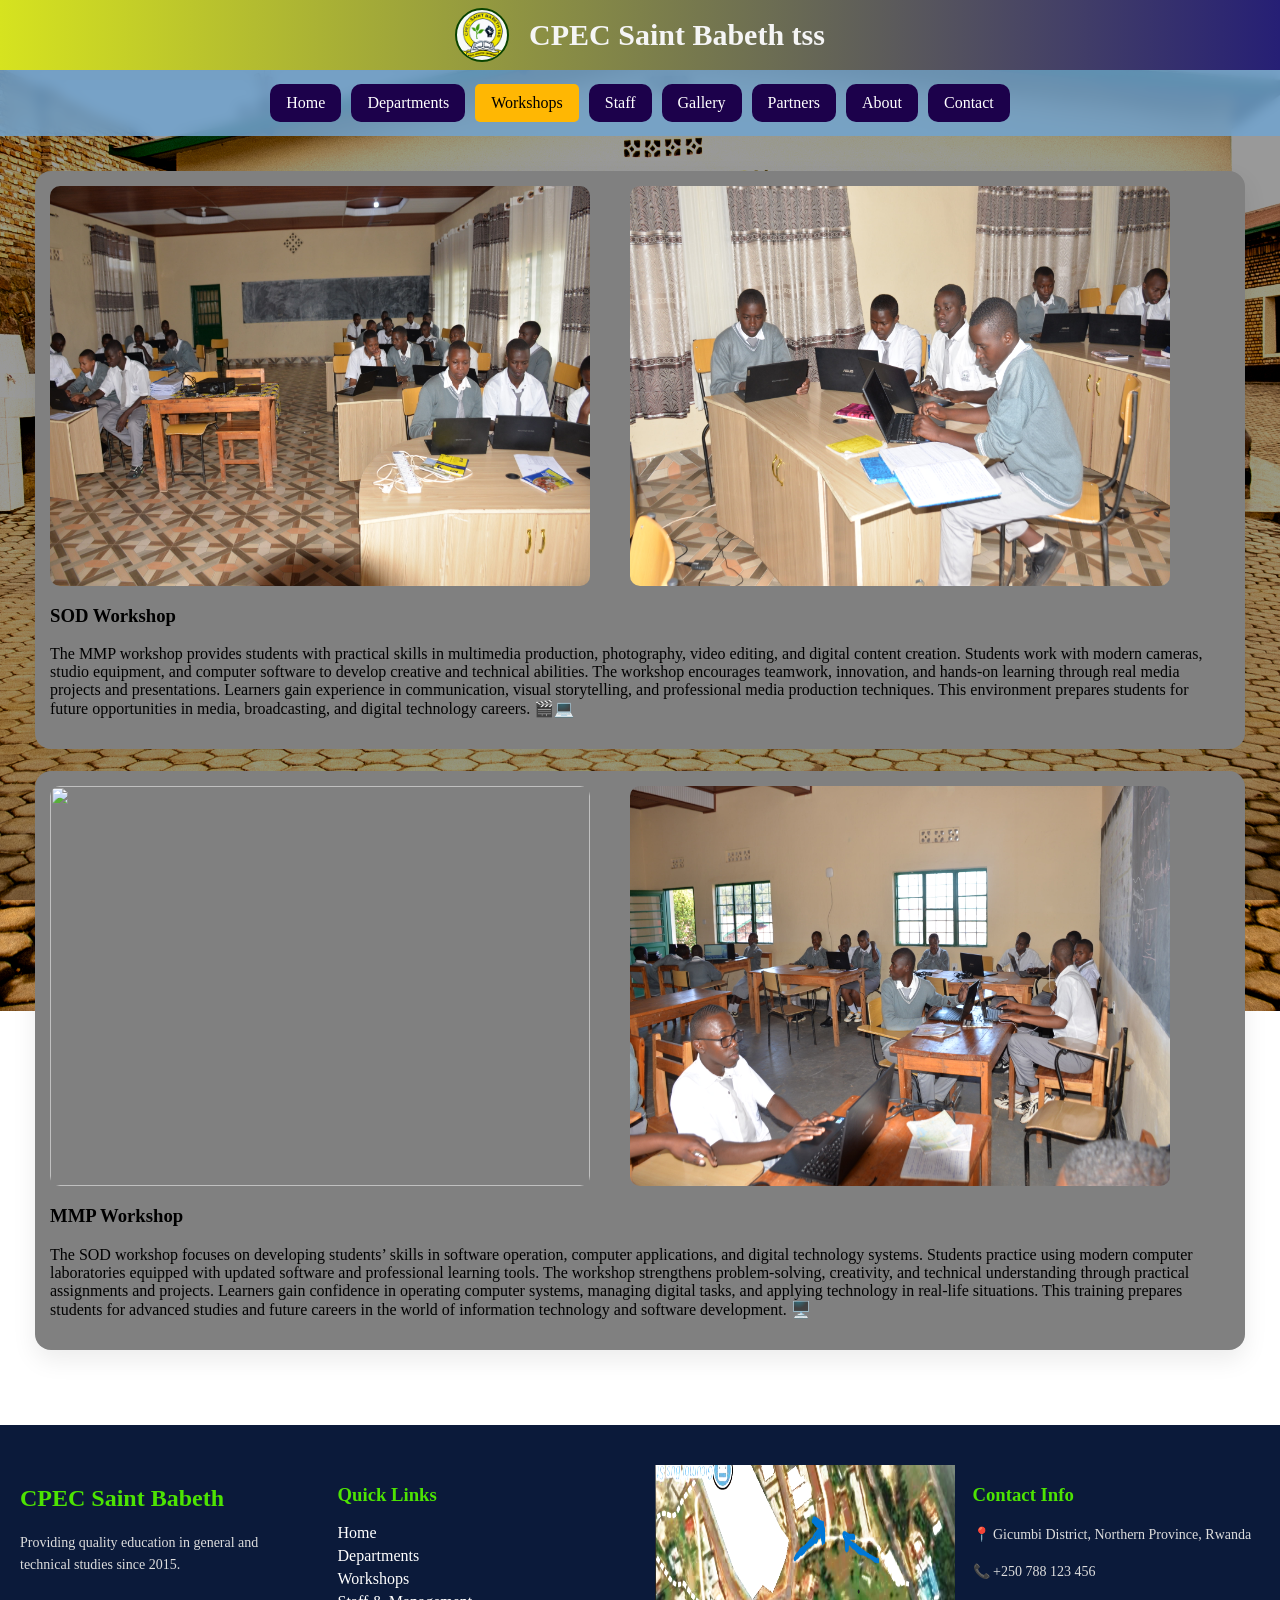
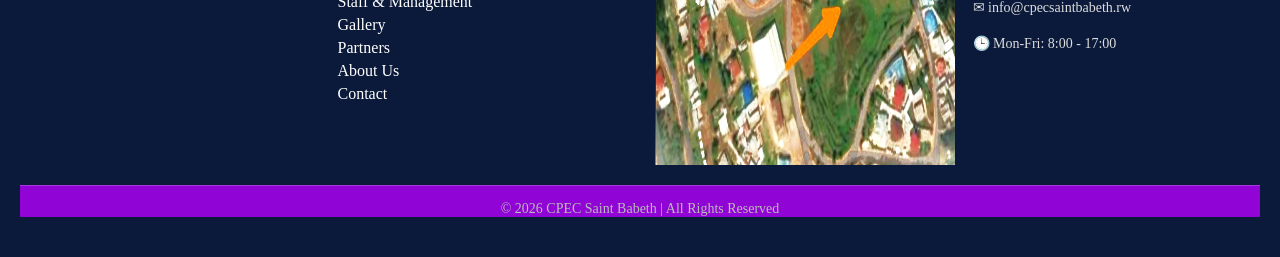
==== workshops.html @ fe4558c5 "sano updated school website" ====
<!DOCTYPE html>
<html>
<head>
<meta charset="UTF-8">
<title>Workshops</title>
<link rel="stylesheet" href="style.css">
</head>
<body>

<div class="topbar">
<div class="logo">
<img src="assets/logo.png">
<h2>CPEC Saint Babeth tss</h2>
</div>

</div>

<nav>
<a href="index.html">Home</a>
<a href="departments.html">Departments</a>
<a href="workshops.html">Workshops</a>
<a href="staff.html">Staff</a>
<a href="gallery.html">Gallery</a>
<a href="partners.html">Partners</a>
<a href="about.html">About</a>
<a href="contact.html">Contact</a>
</nav>

<section class="grid">
<div class="card"><div class="new"><img src="assets/sodlaborator.JPG"  style="height: 400px;width:540px ;">
     
    <img src="assets/sodlab4.JPG" style="height: 400px;width:540px ;"></div>
    <h3>SOD Workshop</h3>
<p>The MMP workshop provides students with practical skills in multimedia production, 
    photography, video editing, and digital content creation. Students work with modern cameras, studio equipment, and computer software to develop creative and technical abilities. The workshop encourages teamwork, innovation, and hands-on learning through real media projects and presentations. Learners gain experience in communication, visual storytelling, and professional media production techniques. This environment prepares students for future opportunities in media,
     broadcasting, and digital technology careers. 🎬💻</p></div>
<div class="card"><div class="new"><img src="assets/mmpworkshop.JPG" style="height: 400px;width:540px ;">
     <img src="assets/mmp1.JPG" style="height: 400px;width:540px ;">
    </div>
     <h3>MMP Workshop</h3><p>The SOD workshop focuses on developing students’ skills in software operation, computer applications, and digital technology systems. Students practice using modern computer laboratories equipped with updated software and professional learning tools. The workshop strengthens problem-solving, creativity, and technical understanding through practical assignments and projects. Learners gain confidence in operating computer systems, managing digital tasks, and applying technology in real-life situations. This training prepares students for advanced studies and 
     future careers in the world of information technology and software development. 🖥️</p></div>
</section>

<!-- ================= FOOTER ================= -->
<footer class="footer">

  <div class="footer-container">

    <div class="footer-box">
      <h2>CPEC Saint Babeth</h2>
      <p>
        Providing quality education in general and technical studies since 2015.
      </p>
    </div>

    <div class="footer-box">
      <h3>Quick Links</h3>
      <a href="index.html">Home</a>
      <a href="departments.html">Departments</a>
      <a href="workshops.html">Workshops</a>
      <a href="staff.html">Staff & Management</a>
      <a href="gallery.html">Gallery</a>
      <a href="partners.html">Partners</a>
      <a href="about.html">About Us</a>
      <a href="contact.html">Contact</a>
    </div>
<img src="assets/location.png" style="width:300px;height: 300px;">
    <div class="footer-box">
      <h3>Contact Info</h3>
      <p>📍 Gicumbi District, Northern Province, Rwanda</p>
      <p>📞 +250 788 123 456</p>
      <p>✉ info@cpecsaintbabeth.rw</p>
      <p>🕒 Mon-Fri: 8:00 - 17:00</p>
    </div>

  </div>

  <div class="footer-bottom">
    &copy; 2026 CPEC Saint Babeth | All Rights Reserved
  </div>

</footer>
<script src="script.js"></script>
</body>
</html>
---- style.css ----
/* ================= BODY ================= */
body{
    margin:0;
    font-family:"dancing script", cursive;

    background:linear-gradient(rgba(236,232,232,0.92),rgba(0,0,0,0.4));
    background-size:cover;
    background-position:center;
    background-repeat:no-repeat;
    background-attachment:fixed;

    color:#f7f8f4;

    transition:background-image 0.3s ease-in-out, opacity 0.6s ease;
    opacity:1;
}

/* ================= HEADER ================= */
.topbar{
    display:flex;
    align-items:center;
    justify-content:center;
    padding:8px 15px;
    background:linear-gradient(90deg,#d6e31f,#261f75);
    color:white;
    box-shadow:0 4px 20px rgba(0,0,0,0.2);
    position:relative;
}

.logo{
    display:flex;
    align-items:center;
    gap:20px;
}

.topbar img{
    width:50px;
    height:50px;
    border-radius:50%;
    border:2px solid #0a4400;
    background-color:#f8fbfafd;
}

.logo h2{
    font-size:30px;
    color:whitesmoke;
    margin:0;
}

/* ================= NAV ================= */
nav{
    display:flex;
    flex-wrap:wrap;
    justify-content:center;
    gap:10px;
    padding:14px;
    background:rgba(113,164,207,0.85);
    backdrop-filter:blur(6px);
}

nav a{
    text-decoration:none;
    padding:10px 16px;
    background:#1c014b;
    color:white;
    border-radius:10px;
    transition:0.3s;
}

nav a:hover{
    background:#0ffb02;
    color:#000;
    transform:translateY(-3px);
}

/* ================= HERO ================= */
.hero{
    height:520px;
    display:flex;
    align-items:center;
    justify-content:center;
    text-align:center;
    background:url("sano2.jpg") center/cover no-repeat;
}

.hero h1{
    font-size:44px;
}

/* ================= BUTTON ================= */
button{
    margin-top:15px;
    padding:12px 22px;
    border:none;
    border-radius:10px;
    background:#4de402;
    font-weight:bold;
    cursor:pointer;
    transition:0.3s;
}

button:hover{
    background:#000804;
    transform:scale(1.05);
}

/* ================= GRID (UPDATED) ================= */
.grid{
    display:flex;
    flex-wrap:wrap;
    gap:22px;
    padding:35px;
    align-items:flex-start;
}

/* ================= CARD (UPDATED) ================= */
.card{
    gap: 10px;
    display:inline-block;
    width:fit-content;
    height:fit-content;
    background:grey;
    border-radius:16px;
    padding:15px;
    color:#000;
    box-shadow:0 10px 25px rgba(0,0,0,0.08);
    transition:0.4s ease;
}
.new{
    display: flex;
    gap:40px;
}
.card:hover{
    transform:translateY(-10px);
}

/* IMPORTANT: image controls */
.card img{
    width:auto;
    height:auto;
    max-width:100%;
    display:block;
    border-radius:10px;
}

/* ================= APPLY FORM ================= */
.apply-box{
    display:none;
    flex-direction:column;
    gap:10px;
    width:280px;
    margin:15px auto;
}

.apply-box input,
.apply-box select{
    padding:10px;
    border-radius:8px;
    border:none;
    outline:none;
}

#msg{
    margin-top:10px;
    font-weight:bold;
    color:white;
}

/* ================= COUNTERS ================= */
.counter-box{
    text-align:right;
    padding:10px;
}

.counter-title{
    font-size:18px;
    color:#fff;
    font-weight:bold;
}

.counter-number{
    font-size:60px;
    font-weight:900;
    color:#4de402;
    line-height:1;
    animation:pulse 2.5s infinite ease-in-out;
}

.counter-number::after{
    content:"+";
    color:white;
    margin-left:4px;
    font-size:35px;
}

@keyframes pulse{
    0%{transform:scale(1);}
    50%{transform:scale(1.05);}
    100%{transform:scale(1);}
}

/* ================= FOOTER ================= */
.footer{
    background:#0b1a3a;
    color:white;
    padding:40px 20px;
    margin-top:40px;
}

.footer-container{
    display:grid;
    grid-template-columns:repeat(auto-fit,minmax(220px,1fr));
    gap:30px;
}

.footer-box h2,
.footer-box h3{
    color:#4de402;
}

.footer-box p{
    font-size:14px;
    line-height:1.6;
    color:#ddd;
}

.footer-box a{
    display:block;
    text-decoration:none;
    color:white;
    margin:5px 0;
    transition:0.3s;
}

.footer-box a:hover{
    color:#4de402;
    transform:translateX(5px);
}

.footer-bottom{
    text-align:center;
    margin-top:20px;
    padding-top:15px;
    border-top:1px solid rgba(255,255,255,0.2);
    font-size:14px;
    color:#bbb;
    background-color: rgb(144, 4, 214);
}

/* ================= CONTACT FORM ================= */
.contact-form{
    display:flex;
    flex-direction:column;
    gap:12px;
    max-width:400px;
    margin:auto;
}

.contact-form input,
.contact-form textarea{
    padding:12px;
    border-radius:10px;
    border:none;
    outline:none;
    font-family:inherit;
}

.contact-form button{
    background:#4de402;
    color:#000;
    font-weight:bold;
}

.contact-form button:hover{
    background:#000;
    color:#fff;
}

#cmsg{
    font-weight:bold;
    margin-top:10px;
}

/* ================= MODAL ================= */
.modal{
    display:none;
    position:fixed;
    top:0;
    left:0;
    width:100%;
    height:100%;
    background:rgba(0,0,0,0.9);
    overflow:auto;
    z-index:999;
}

.modal-content{
    background:white;
    margin:50px auto;
    padding:20px;
    width:90%;
    border-radius:10px;
    position:relative;
}

.close{
    position:absolute;
    right:20px;
    top:10px;
    font-size:40px;
    color:white;
    cursor:pointer;
}

/* ================= GALLERY ================= */
.gallery-grid{
    display:grid;
    grid-template-columns:repeat(auto-fit,minmax(150px,1fr));
    gap:10px;
}

.gallery-grid img{
    width:100%;
    height:auto;
    border-radius:8px;
}

/* ================= VIDEO ================= */
.video-grid{
    display:grid;
    grid-template-columns:repeat(auto-fit,minmax(20px,1fr));
    gap:10px;
    margin-top:20px;
    text-align: center;
}

.video-grid video{
    width:100%;
    border-radius:80px;
}
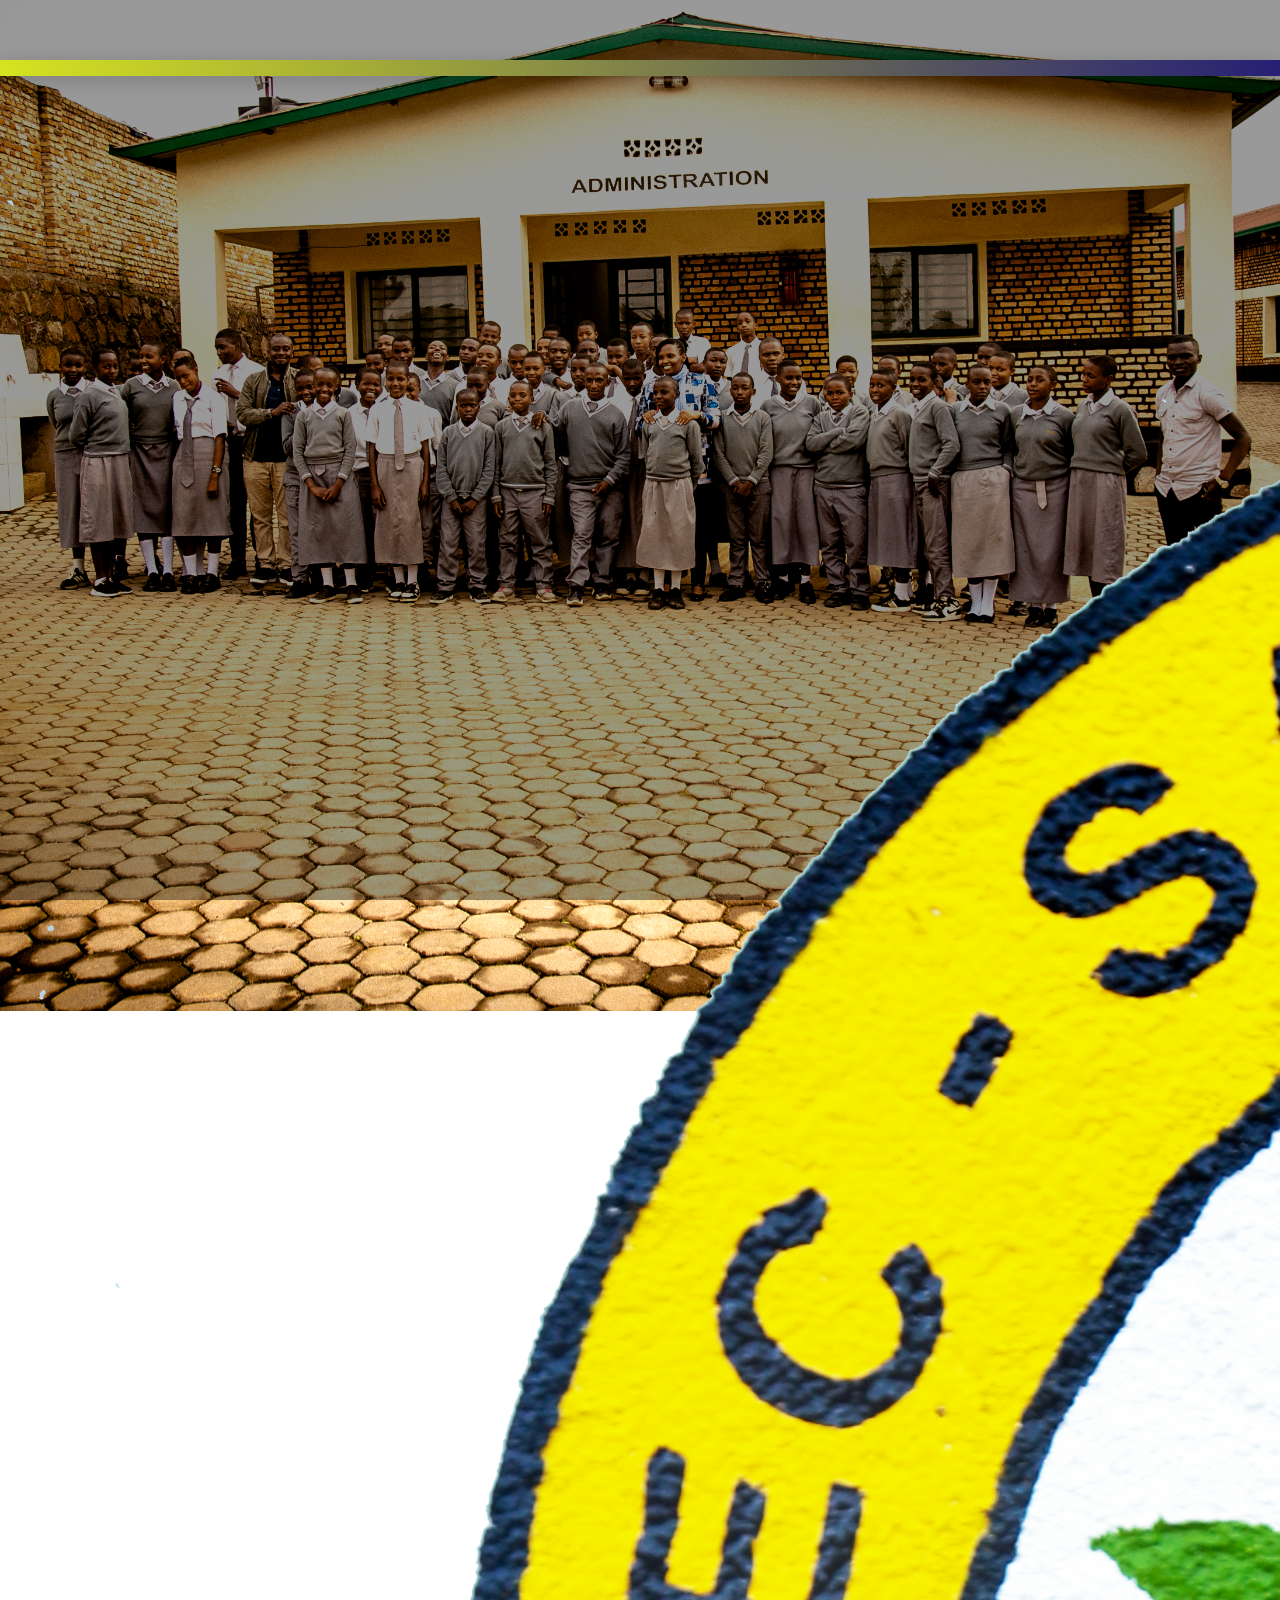
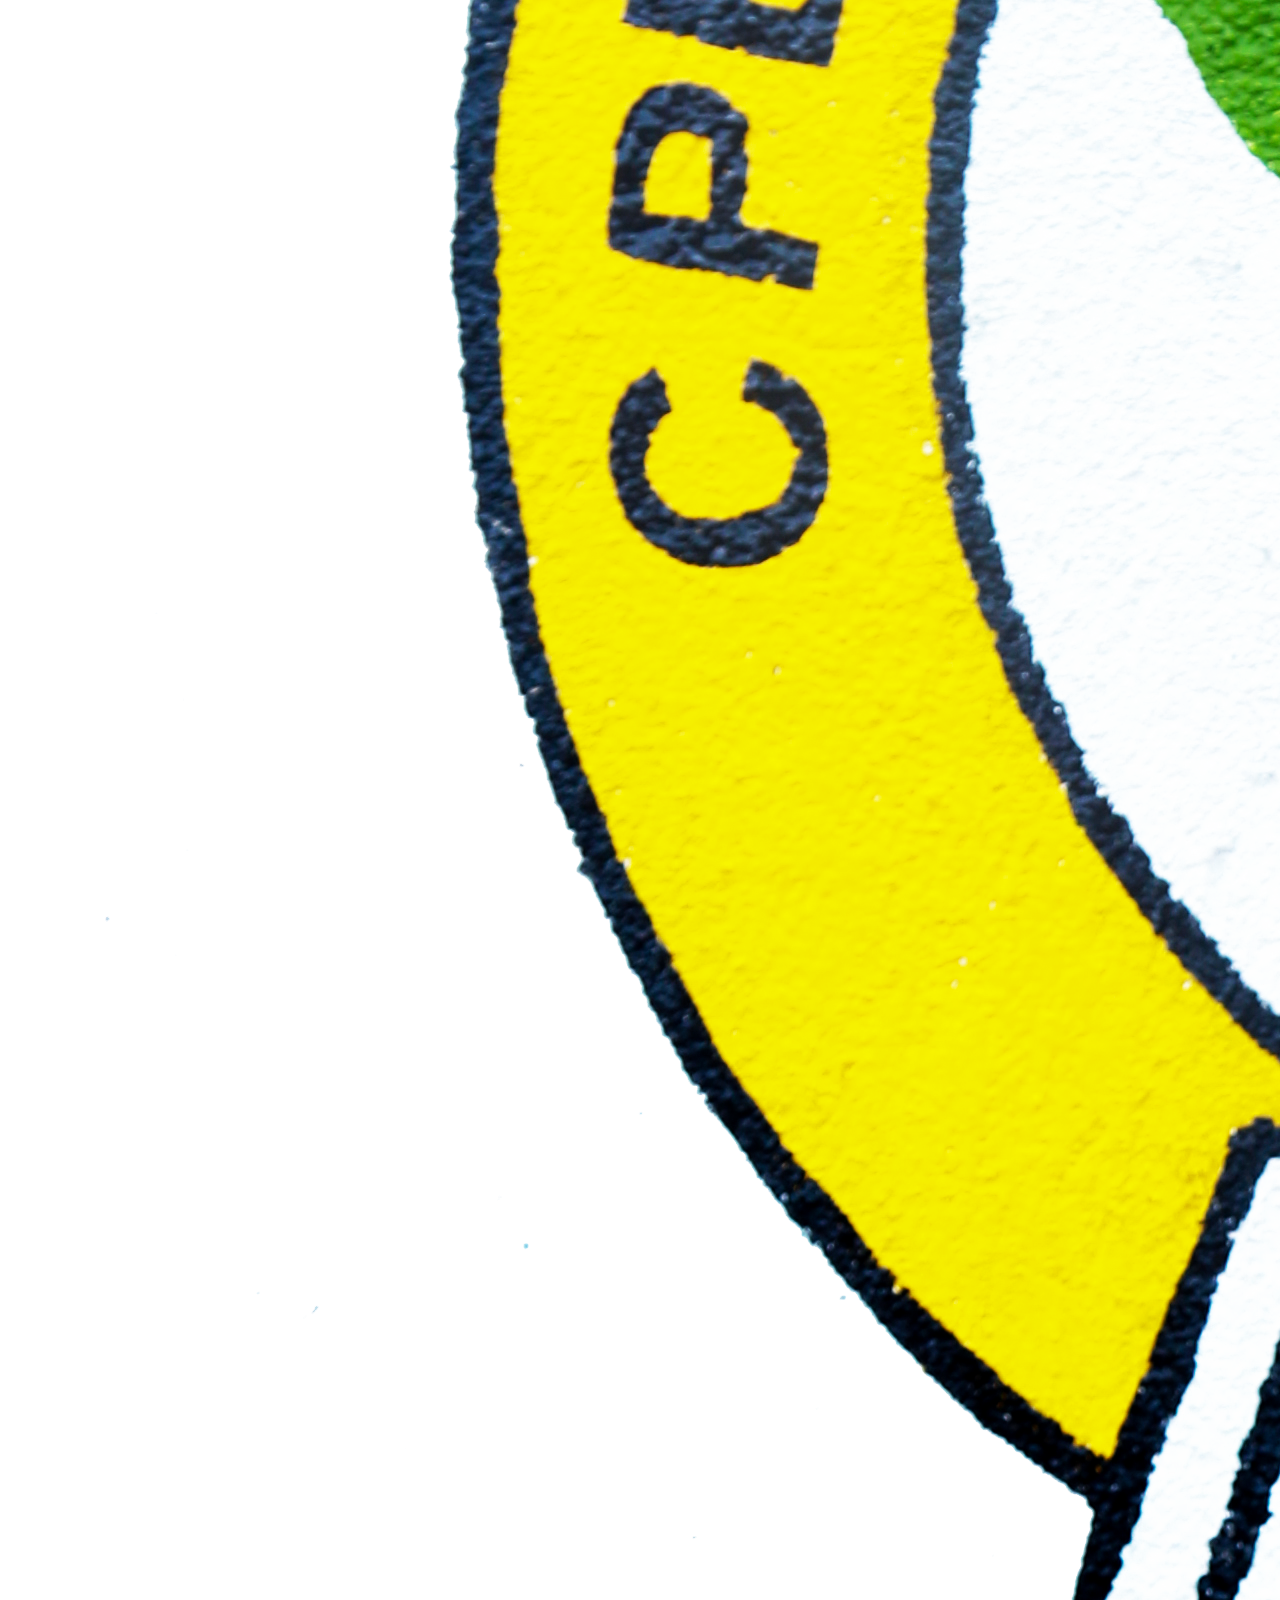
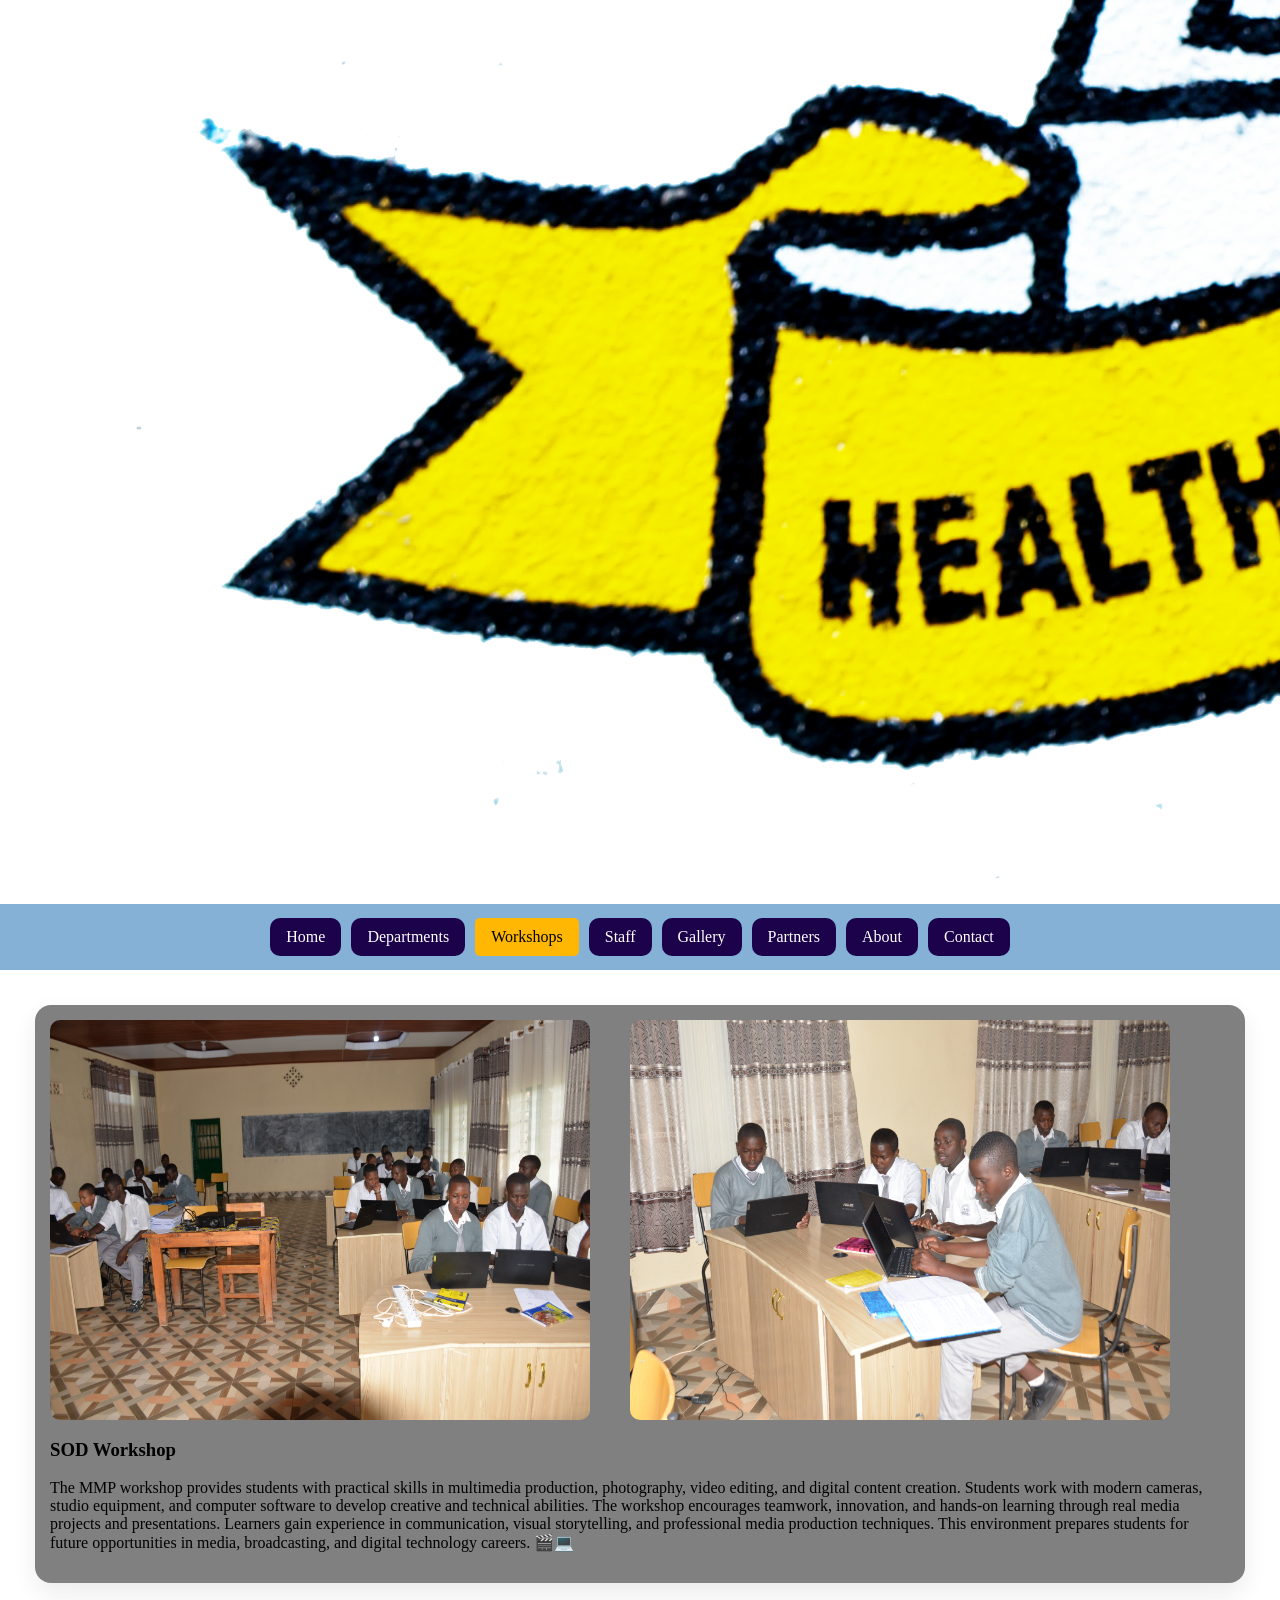
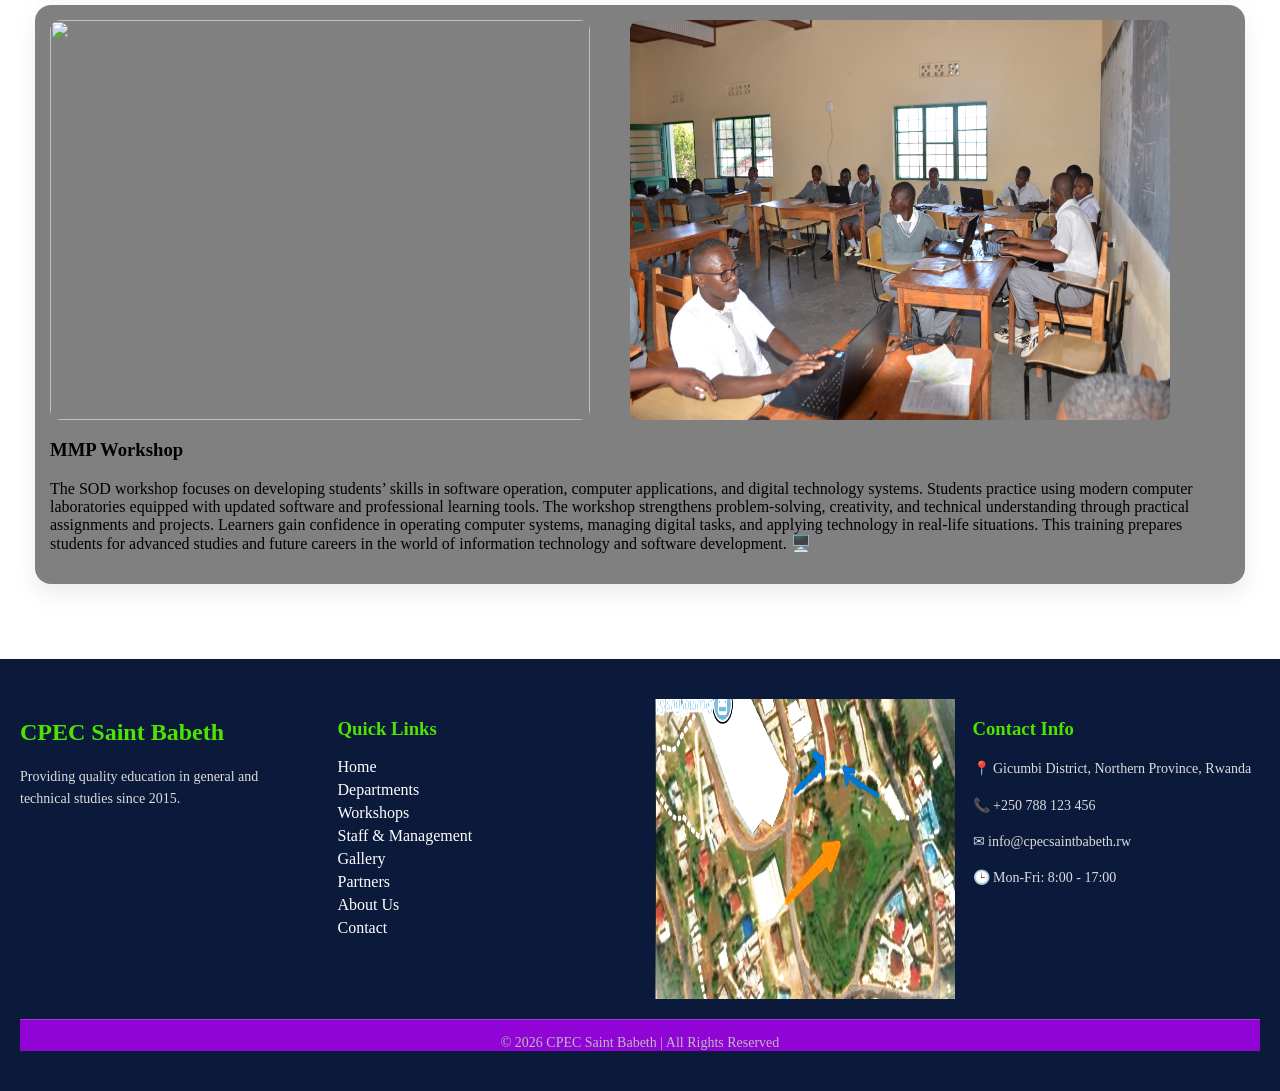
==== commit 6dbce575: "code editing" ====
--- a/workshops.html
+++ b/workshops.html
@@ -6,7 +6,7 @@
 <link rel="stylesheet" href="style.css">
 </head>
 <body>
-
+<p style="font-size:60px;color:pink;"
 <div class="topbar">
 <div class="logo">
 <img src="assets/logo.png">
@@ -82,4 +82,4 @@
 </footer>
 <script src="script.js"></script>
 </body>
-</html>+</html>
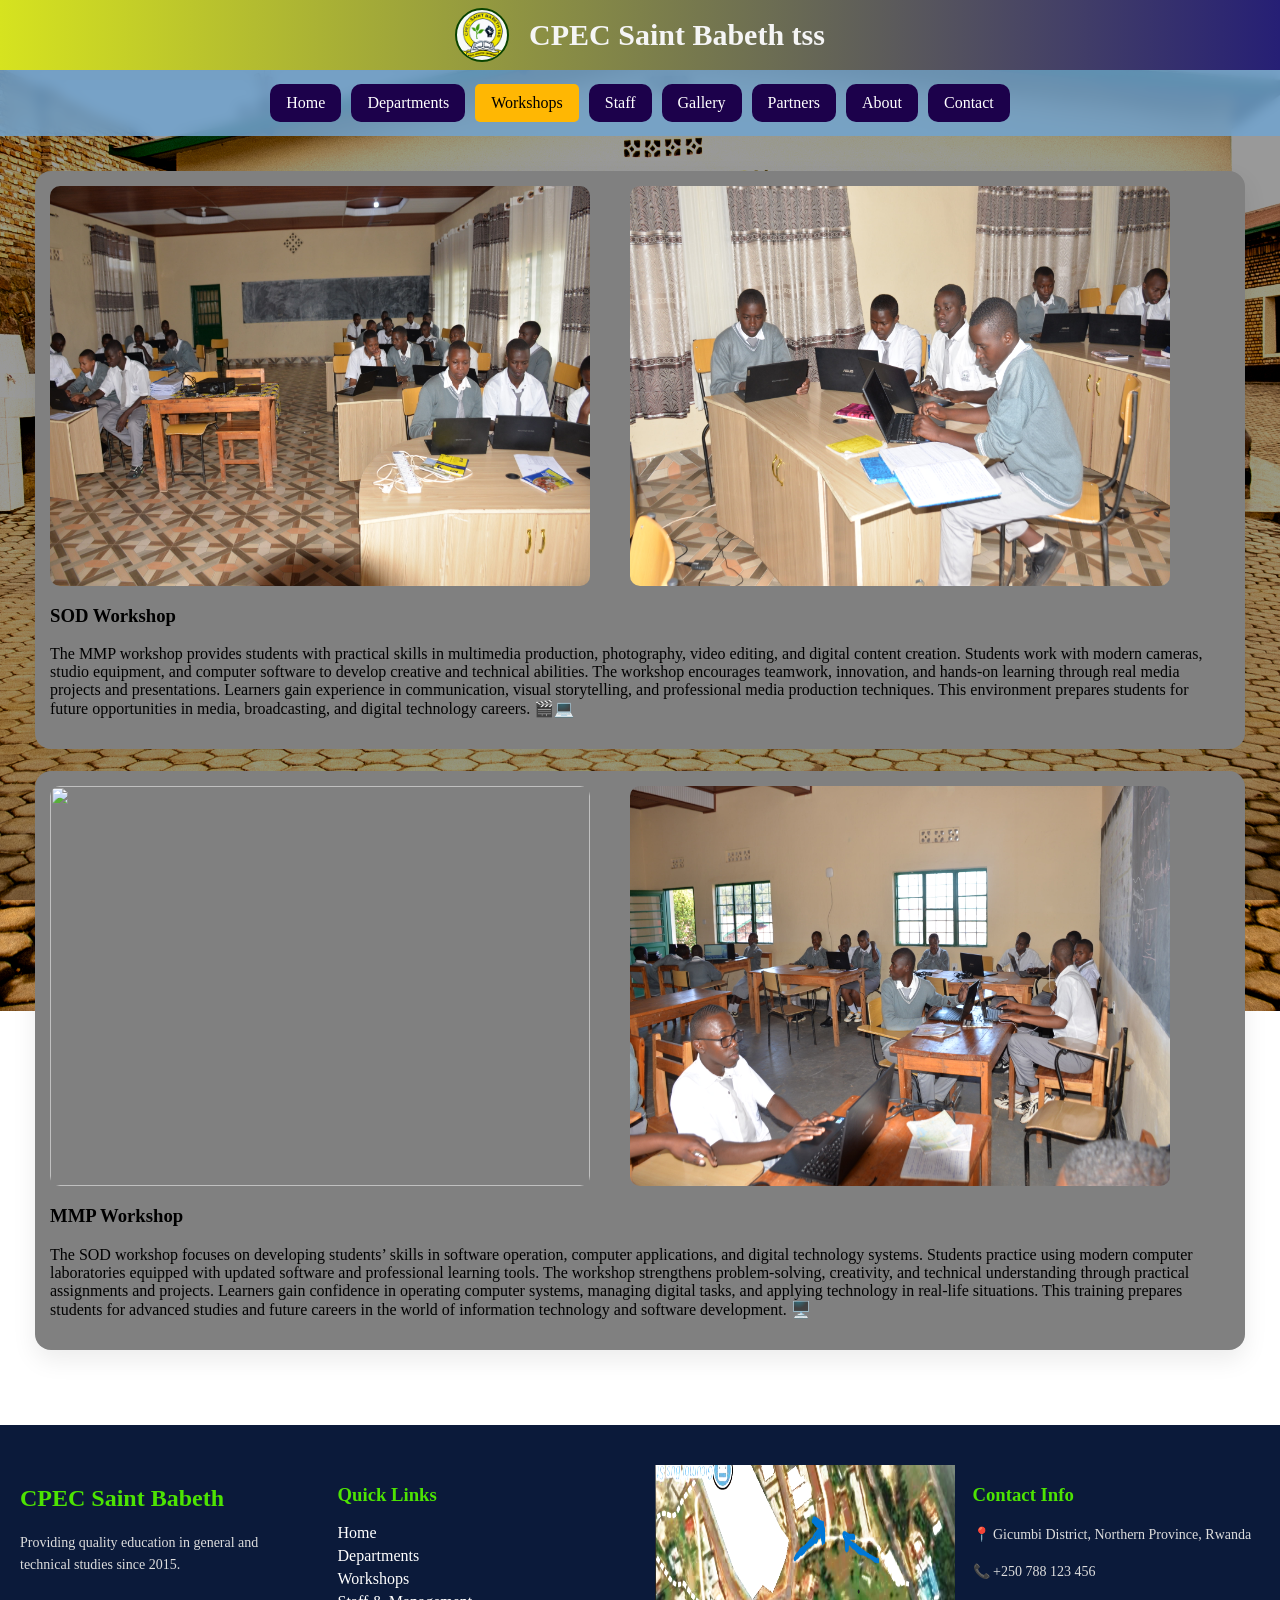
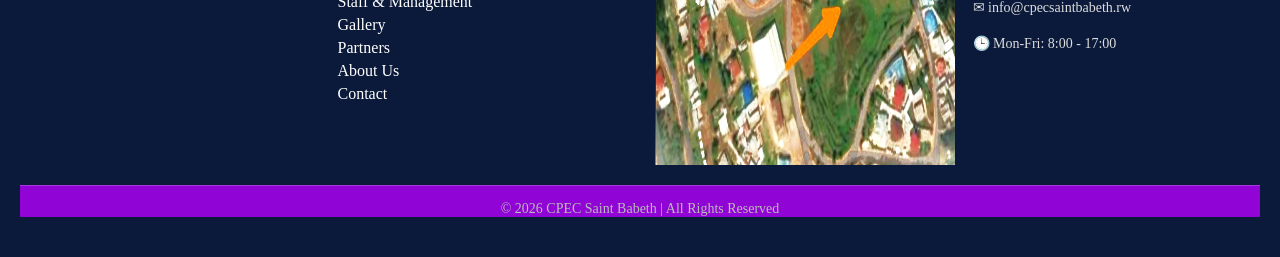
==== commit 52c8f055: "Add files via upload" ====
--- a/workshops.html
+++ b/workshops.html
@@ -1,85 +1,85 @@
-<!DOCTYPE html>
-<html>
-<head>
-<meta charset="UTF-8">
-<title>Workshops</title>
-<link rel="stylesheet" href="style.css">
-</head>
-<body>
-<p style="font-size:60px;color:pink;"
-<div class="topbar">
-<div class="logo">
-<img src="assets/logo.png">
-<h2>CPEC Saint Babeth tss</h2>
-</div>
-
-</div>
-
-<nav>
-<a href="index.html">Home</a>
-<a href="departments.html">Departments</a>
-<a href="workshops.html">Workshops</a>
-<a href="staff.html">Staff</a>
-<a href="gallery.html">Gallery</a>
-<a href="partners.html">Partners</a>
-<a href="about.html">About</a>
-<a href="contact.html">Contact</a>
-</nav>
-
-<section class="grid">
-<div class="card"><div class="new"><img src="assets/sodlaborator.JPG"  style="height: 400px;width:540px ;">
-     
-    <img src="assets/sodlab4.JPG" style="height: 400px;width:540px ;"></div>
-    <h3>SOD Workshop</h3>
-<p>The MMP workshop provides students with practical skills in multimedia production, 
-    photography, video editing, and digital content creation. Students work with modern cameras, studio equipment, and computer software to develop creative and technical abilities. The workshop encourages teamwork, innovation, and hands-on learning through real media projects and presentations. Learners gain experience in communication, visual storytelling, and professional media production techniques. This environment prepares students for future opportunities in media,
-     broadcasting, and digital technology careers. 🎬💻</p></div>
-<div class="card"><div class="new"><img src="assets/mmpworkshop.JPG" style="height: 400px;width:540px ;">
-     <img src="assets/mmp1.JPG" style="height: 400px;width:540px ;">
-    </div>
-     <h3>MMP Workshop</h3><p>The SOD workshop focuses on developing students’ skills in software operation, computer applications, and digital technology systems. Students practice using modern computer laboratories equipped with updated software and professional learning tools. The workshop strengthens problem-solving, creativity, and technical understanding through practical assignments and projects. Learners gain confidence in operating computer systems, managing digital tasks, and applying technology in real-life situations. This training prepares students for advanced studies and 
-     future careers in the world of information technology and software development. 🖥️</p></div>
-</section>
-
-<!-- ================= FOOTER ================= -->
-<footer class="footer">
-
-  <div class="footer-container">
-
-    <div class="footer-box">
-      <h2>CPEC Saint Babeth</h2>
-      <p>
-        Providing quality education in general and technical studies since 2015.
-      </p>
-    </div>
-
-    <div class="footer-box">
-      <h3>Quick Links</h3>
-      <a href="index.html">Home</a>
-      <a href="departments.html">Departments</a>
-      <a href="workshops.html">Workshops</a>
-      <a href="staff.html">Staff & Management</a>
-      <a href="gallery.html">Gallery</a>
-      <a href="partners.html">Partners</a>
-      <a href="about.html">About Us</a>
-      <a href="contact.html">Contact</a>
-    </div>
-<img src="assets/location.png" style="width:300px;height: 300px;">
-    <div class="footer-box">
-      <h3>Contact Info</h3>
-      <p>📍 Gicumbi District, Northern Province, Rwanda</p>
-      <p>📞 +250 788 123 456</p>
-      <p>✉ info@cpecsaintbabeth.rw</p>
-      <p>🕒 Mon-Fri: 8:00 - 17:00</p>
-    </div>
-
-  </div>
-
-  <div class="footer-bottom">
-    &copy; 2026 CPEC Saint Babeth | All Rights Reserved
-  </div>
-
-</footer>
-<script src="script.js"></script>
-</body>
-</html>
+<!DOCTYPE html>
+<html>
+<head>
+<meta charset="UTF-8">
+<title>Workshops</title>
+<link rel="stylesheet" href="style.css">
+</head>
+<body>
+
+<div class="topbar">
+<div class="logo">
+<img src="assets/logo.png">
+<h2>CPEC Saint Babeth tss</h2>
+</div>
+
+</div>
+
+<nav>
+<a href="index.html">Home</a>
+<a href="departments.html">Departments</a>
+<a href="workshops.html">Workshops</a>
+<a href="staff.html">Staff</a>
+<a href="gallery.html">Gallery</a>
+<a href="partners.html">Partners</a>
+<a href="about.html">About</a>
+<a href="contact.html">Contact</a>
+</nav>
+
+<section class="grid">
+<div class="card"><div class="new"><img src="assets/sodlaborator.JPG"  style="height: 400px;width:540px ;">
+     
+    <img src="assets/sodlab4.JPG" style="height: 400px;width:540px ;"></div>
+    <h3>SOD Workshop</h3>
+<p>The MMP workshop provides students with practical skills in multimedia production, 
+    photography, video editing, and digital content creation. Students work with modern cameras, studio equipment, and computer software to develop creative and technical abilities. The workshop encourages teamwork, innovation, and hands-on learning through real media projects and presentations. Learners gain experience in communication, visual storytelling, and professional media production techniques. This environment prepares students for future opportunities in media,
+     broadcasting, and digital technology careers. 🎬💻</p></div>
+<div class="card"><div class="new"><img src="assets/mmpworkshop.JPG" style="height: 400px;width:540px ;">
+     <img src="assets/mmp1.JPG" style="height: 400px;width:540px ;">
+    </div>
+     <h3>MMP Workshop</h3><p>The SOD workshop focuses on developing students’ skills in software operation, computer applications, and digital technology systems. Students practice using modern computer laboratories equipped with updated software and professional learning tools. The workshop strengthens problem-solving, creativity, and technical understanding through practical assignments and projects. Learners gain confidence in operating computer systems, managing digital tasks, and applying technology in real-life situations. This training prepares students for advanced studies and 
+     future careers in the world of information technology and software development. 🖥️</p></div>
+</section>
+
+<!-- ================= FOOTER ================= -->
+<footer class="footer">
+
+  <div class="footer-container">
+
+    <div class="footer-box">
+      <h2>CPEC Saint Babeth</h2>
+      <p>
+        Providing quality education in general and technical studies since 2015.
+      </p>
+    </div>
+
+    <div class="footer-box">
+      <h3>Quick Links</h3>
+      <a href="index.html">Home</a>
+      <a href="departments.html">Departments</a>
+      <a href="workshops.html">Workshops</a>
+      <a href="staff.html">Staff & Management</a>
+      <a href="gallery.html">Gallery</a>
+      <a href="partners.html">Partners</a>
+      <a href="about.html">About Us</a>
+      <a href="contact.html">Contact</a>
+    </div>
+<img src="assets/location.png" style="width:300px;height: 300px;">
+    <div class="footer-box">
+      <h3>Contact Info</h3>
+      <p>📍 Gicumbi District, Northern Province, Rwanda</p>
+      <p>📞 +250 788 123 456</p>
+      <p>✉ info@cpecsaintbabeth.rw</p>
+      <p>🕒 Mon-Fri: 8:00 - 17:00</p>
+    </div>
+
+  </div>
+
+  <div class="footer-bottom">
+    &copy; 2026 CPEC Saint Babeth | All Rights Reserved
+  </div>
+
+</footer>
+<script src="script.js"></script>
+</body>
+</html>
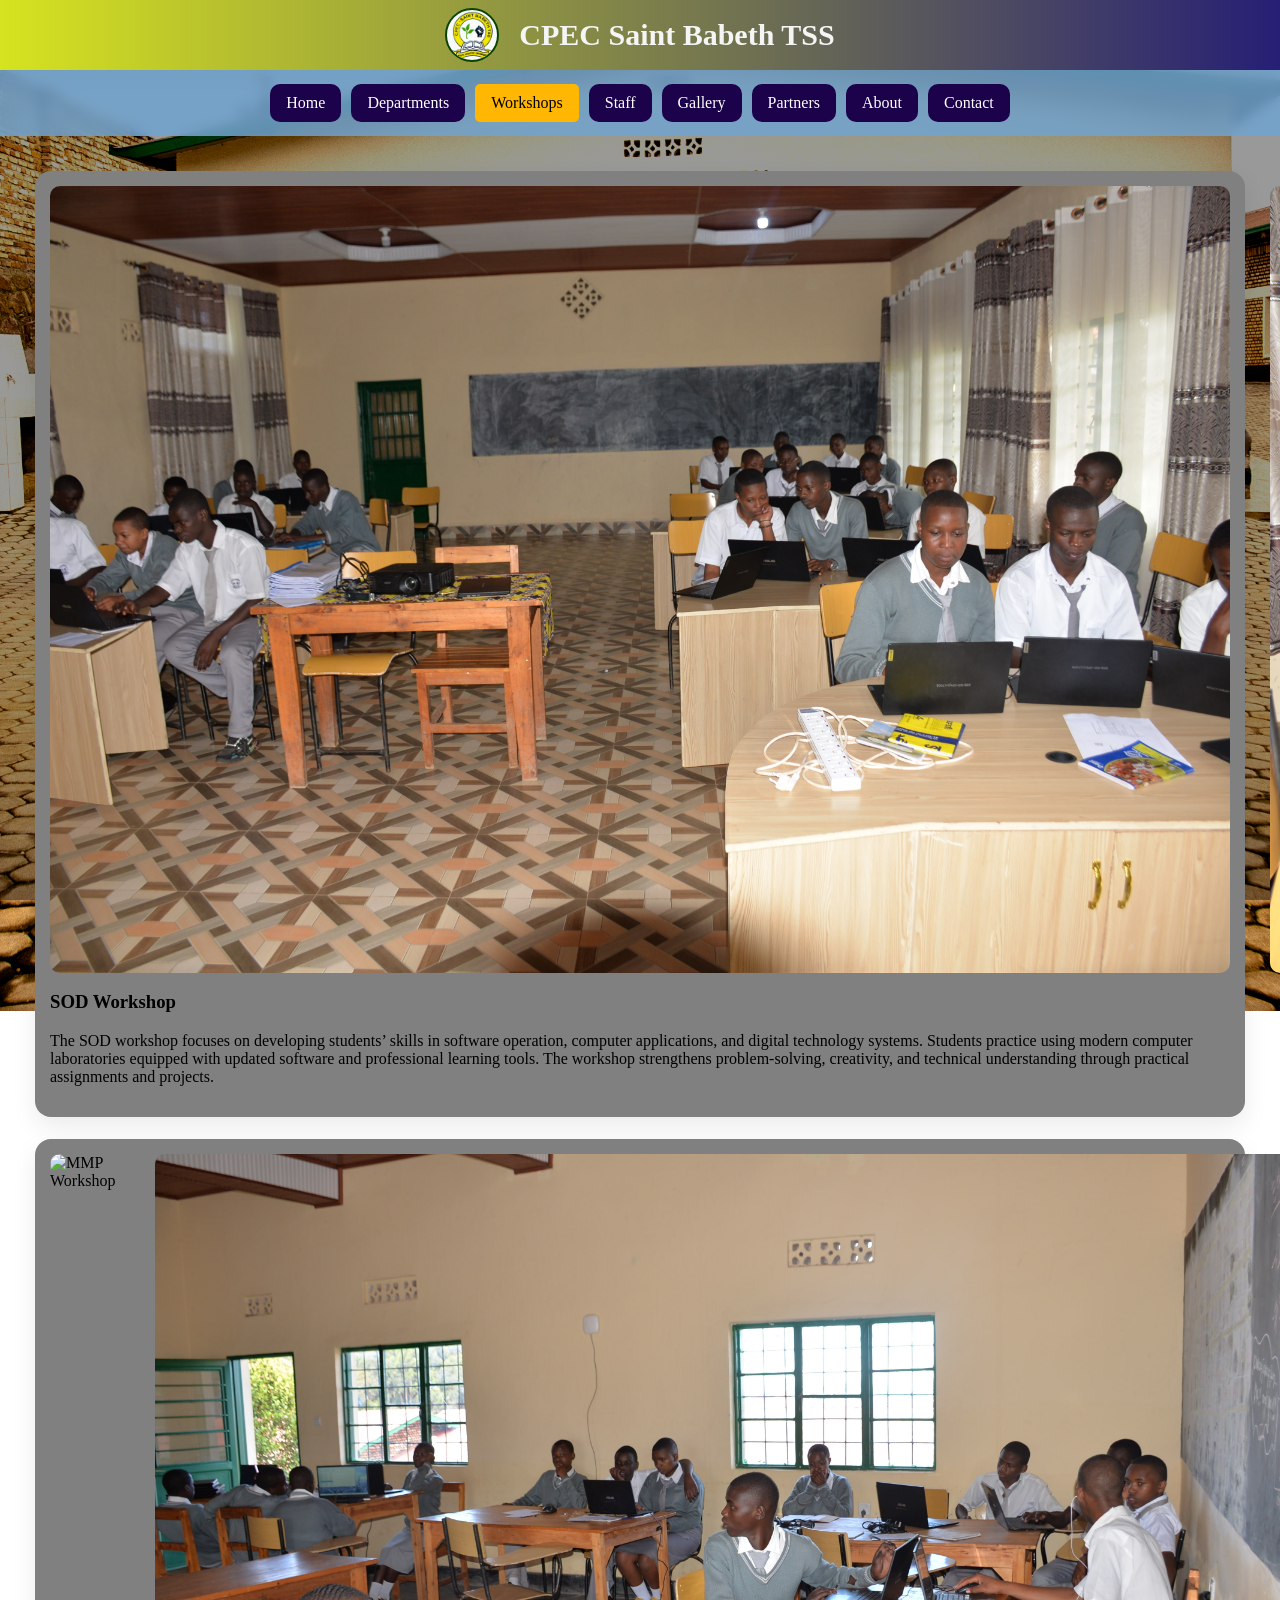
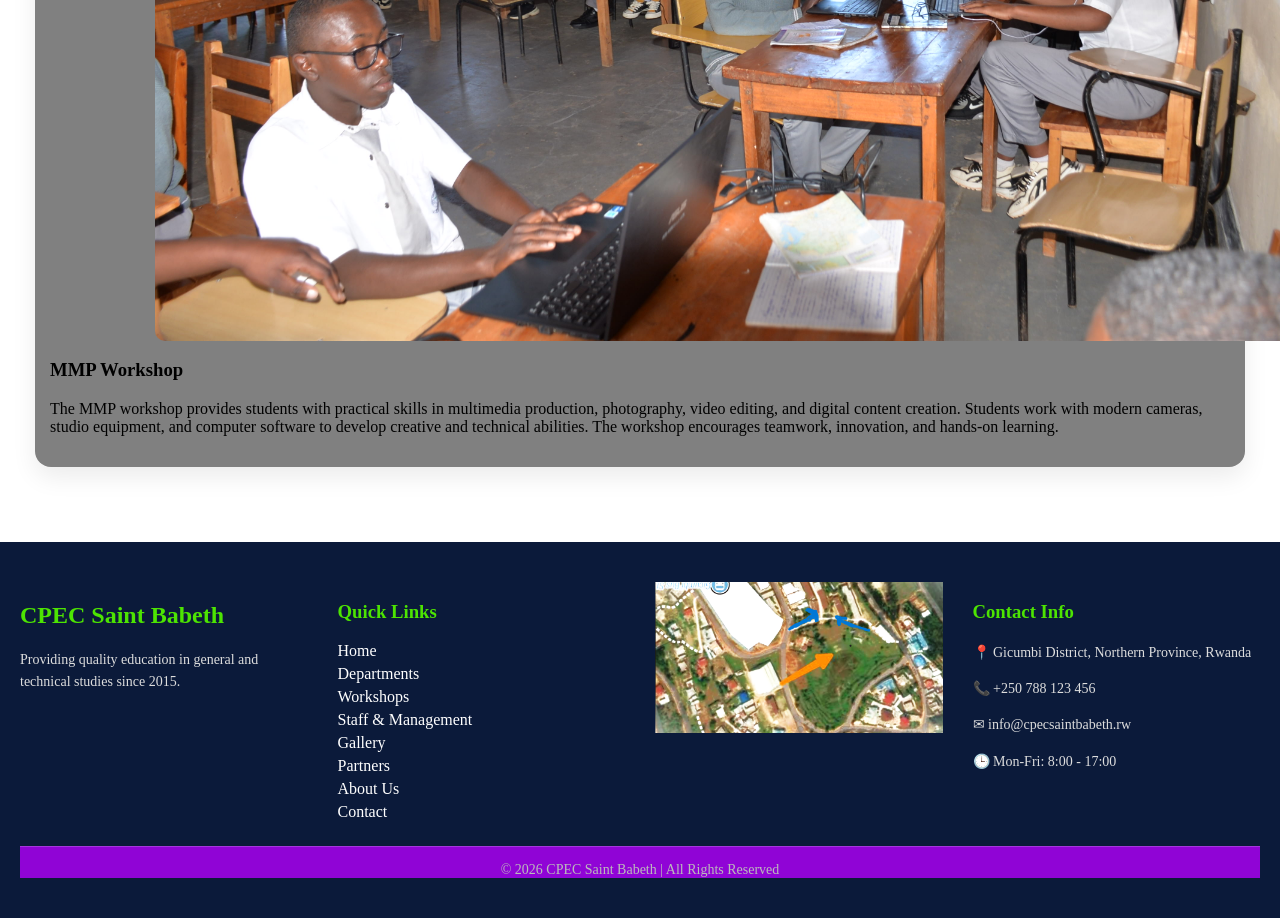
==== commit c1b0cff2: "Update workshops.html" ====
--- a/workshops.html
+++ b/workshops.html
@@ -5,40 +5,62 @@
 <title>Workshops</title>
 <link rel="stylesheet" href="style.css">
 </head>
+
 <body>
 
 <div class="topbar">
-<div class="logo">
-<img src="assets/logo.png">
-<h2>CPEC Saint Babeth tss</h2>
-</div>
-
+  <div class="logo">
+    <img src="assets/logo.png" alt="School Logo">
+    <h2>CPEC Saint Babeth TSS</h2>
+  </div>
 </div>
 
 <nav>
-<a href="index.html">Home</a>
-<a href="departments.html">Departments</a>
-<a href="workshops.html">Workshops</a>
-<a href="staff.html">Staff</a>
-<a href="gallery.html">Gallery</a>
-<a href="partners.html">Partners</a>
-<a href="about.html">About</a>
-<a href="contact.html">Contact</a>
+  <a href="index.html">Home</a>
+  <a href="departments.html">Departments</a>
+  <a href="workshops.html">Workshops</a>
+  <a href="staff.html">Staff</a>
+  <a href="gallery.html">Gallery</a>
+  <a href="partners.html">Partners</a>
+  <a href="about.html">About</a>
+  <a href="contact.html">Contact</a>
 </nav>
 
 <section class="grid">
-<div class="card"><div class="new"><img src="assets/sodlaborator.JPG"  style="height: 400px;width:540px ;">
-     
-    <img src="assets/sodlab4.JPG" style="height: 400px;width:540px ;"></div>
+
+  <!-- SOD Workshop -->
+  <div class="card">
+    <div class="new">
+      <img src="assets/sodlaborator.JPG" style="max-width:100%;height:auto;" alt="SOD Lab 1">
+      <img src="assets/sodlab4.JPG" style="max-width:100%;height:auto;" alt="SOD Lab 2">
+    </div>
+
     <h3>SOD Workshop</h3>
-<p>The MMP workshop provides students with practical skills in multimedia production, 
-    photography, video editing, and digital content creation. Students work with modern cameras, studio equipment, and computer software to develop creative and technical abilities. The workshop encourages teamwork, innovation, and hands-on learning through real media projects and presentations. Learners gain experience in communication, visual storytelling, and professional media production techniques. This environment prepares students for future opportunities in media,
-     broadcasting, and digital technology careers. 🎬💻</p></div>
-<div class="card"><div class="new"><img src="assets/mmpworkshop.JPG" style="height: 400px;width:540px ;">
-     <img src="assets/mmp1.JPG" style="height: 400px;width:540px ;">
+    <p>
+      The SOD workshop focuses on developing students’ skills in software operation,
+      computer applications, and digital technology systems. Students practice using
+      modern computer laboratories equipped with updated software and professional
+      learning tools. The workshop strengthens problem-solving, creativity, and technical
+      understanding through practical assignments and projects.
+    </p>
+  </div>
+
+  <!-- MMP Workshop -->
+  <div class="card">
+    <div class="new">
+      <img src="assets/mmpworkshop.JPG" style="max-width:100%;height:auto;" alt="MMP Workshop">
+      <img src="assets/mmp1.JPG" style="max-width:100%;height:auto;" alt="MMP Lab">
     </div>
-     <h3>MMP Workshop</h3><p>The SOD workshop focuses on developing students’ skills in software operation, computer applications, and digital technology systems. Students practice using modern computer laboratories equipped with updated software and professional learning tools. The workshop strengthens problem-solving, creativity, and technical understanding through practical assignments and projects. Learners gain confidence in operating computer systems, managing digital tasks, and applying technology in real-life situations. This training prepares students for advanced studies and 
-     future careers in the world of information technology and software development. 🖥️</p></div>
+
+    <h3>MMP Workshop</h3>
+    <p>
+      The MMP workshop provides students with practical skills in multimedia production,
+      photography, video editing, and digital content creation. Students work with modern
+      cameras, studio equipment, and computer software to develop creative and technical
+      abilities. The workshop encourages teamwork, innovation, and hands-on learning.
+    </p>
+  </div>
+
 </section>
 
 <!-- ================= FOOTER ================= -->
@@ -48,9 +70,7 @@
 
     <div class="footer-box">
       <h2>CPEC Saint Babeth</h2>
-      <p>
-        Providing quality education in general and technical studies since 2015.
-      </p>
+      <p>Providing quality education in general and technical studies since 2015.</p>
     </div>
 
     <div class="footer-box">
@@ -64,7 +84,9 @@
       <a href="about.html">About Us</a>
       <a href="contact.html">Contact</a>
     </div>
-<img src="assets/location.png" style="width:300px;height: 300px;">
+
+    <img src="assets/location.png" style="max-width:100%;height:auto;" alt="Location Map">
+
     <div class="footer-box">
       <h3>Contact Info</h3>
       <p>📍 Gicumbi District, Northern Province, Rwanda</p>
@@ -80,6 +102,8 @@
   </div>
 
 </footer>
+
 <script src="script.js"></script>
+
 </body>
-</html>+</html>
